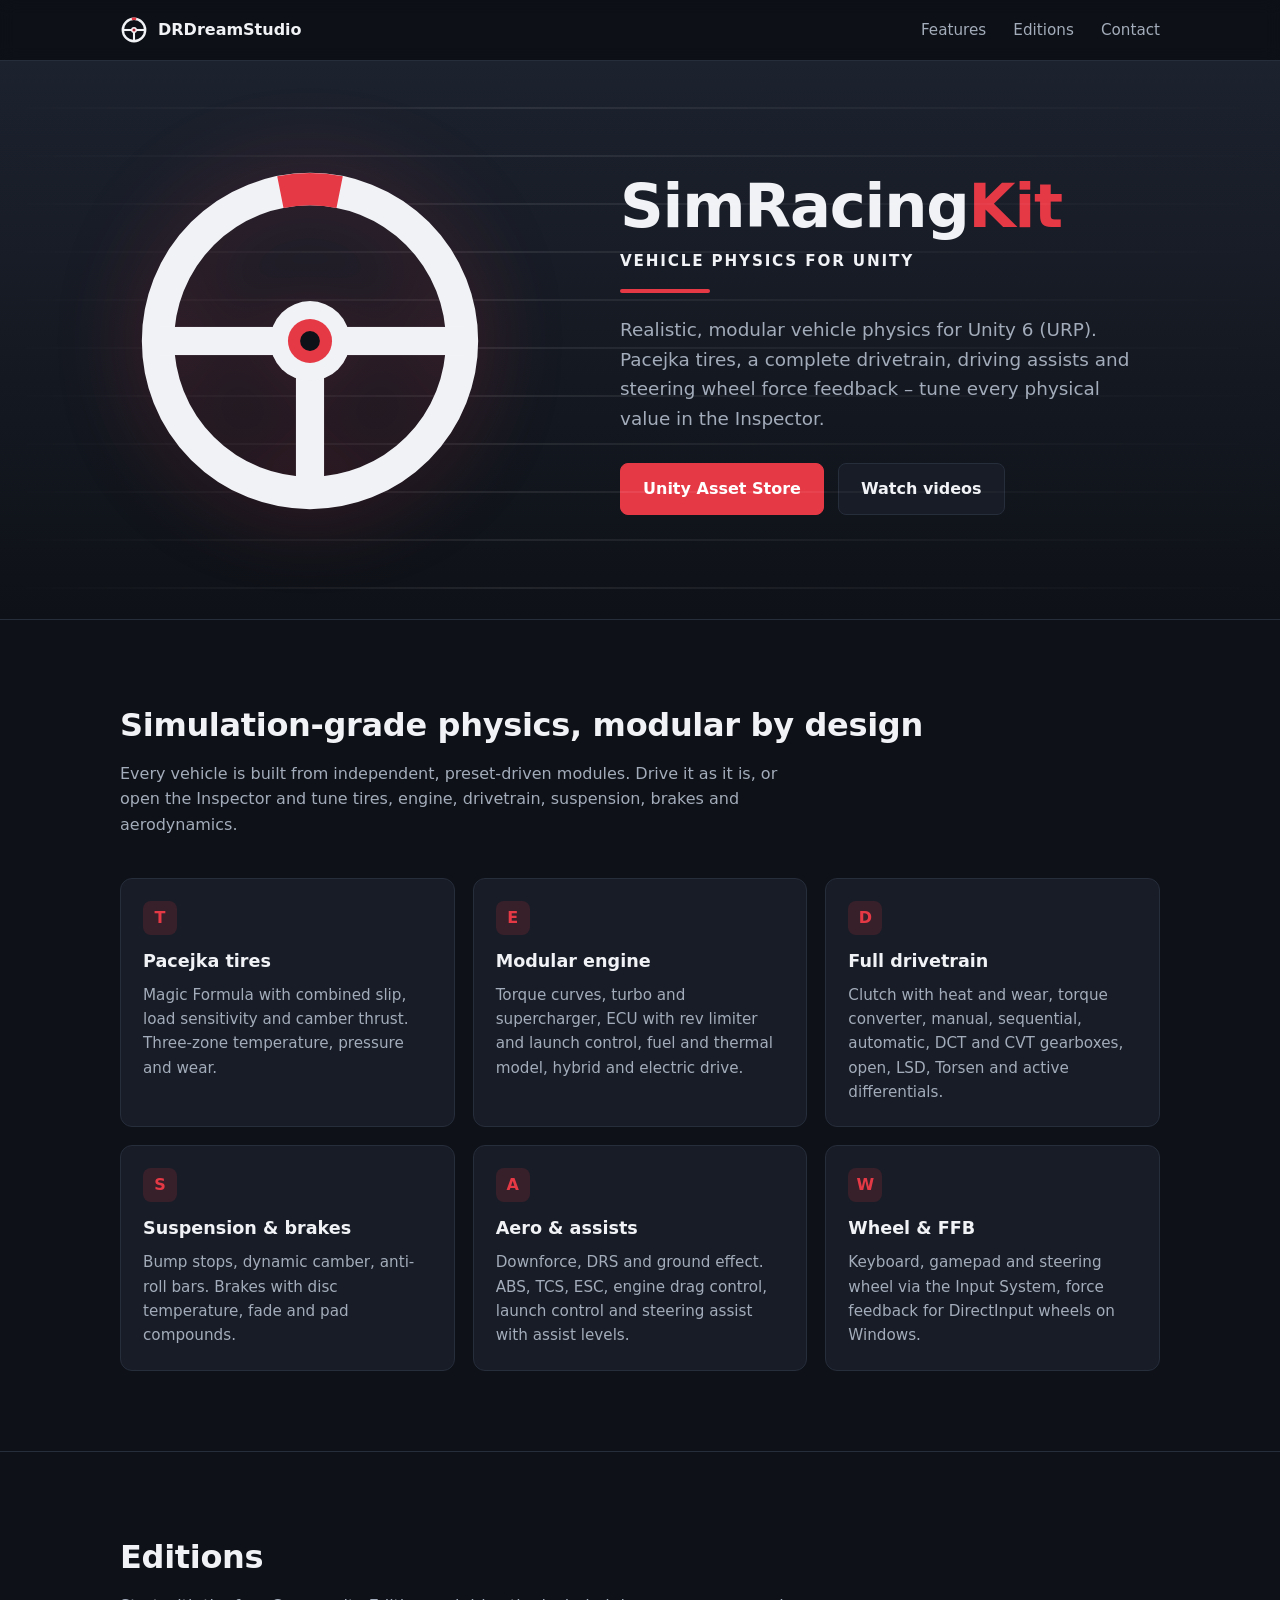
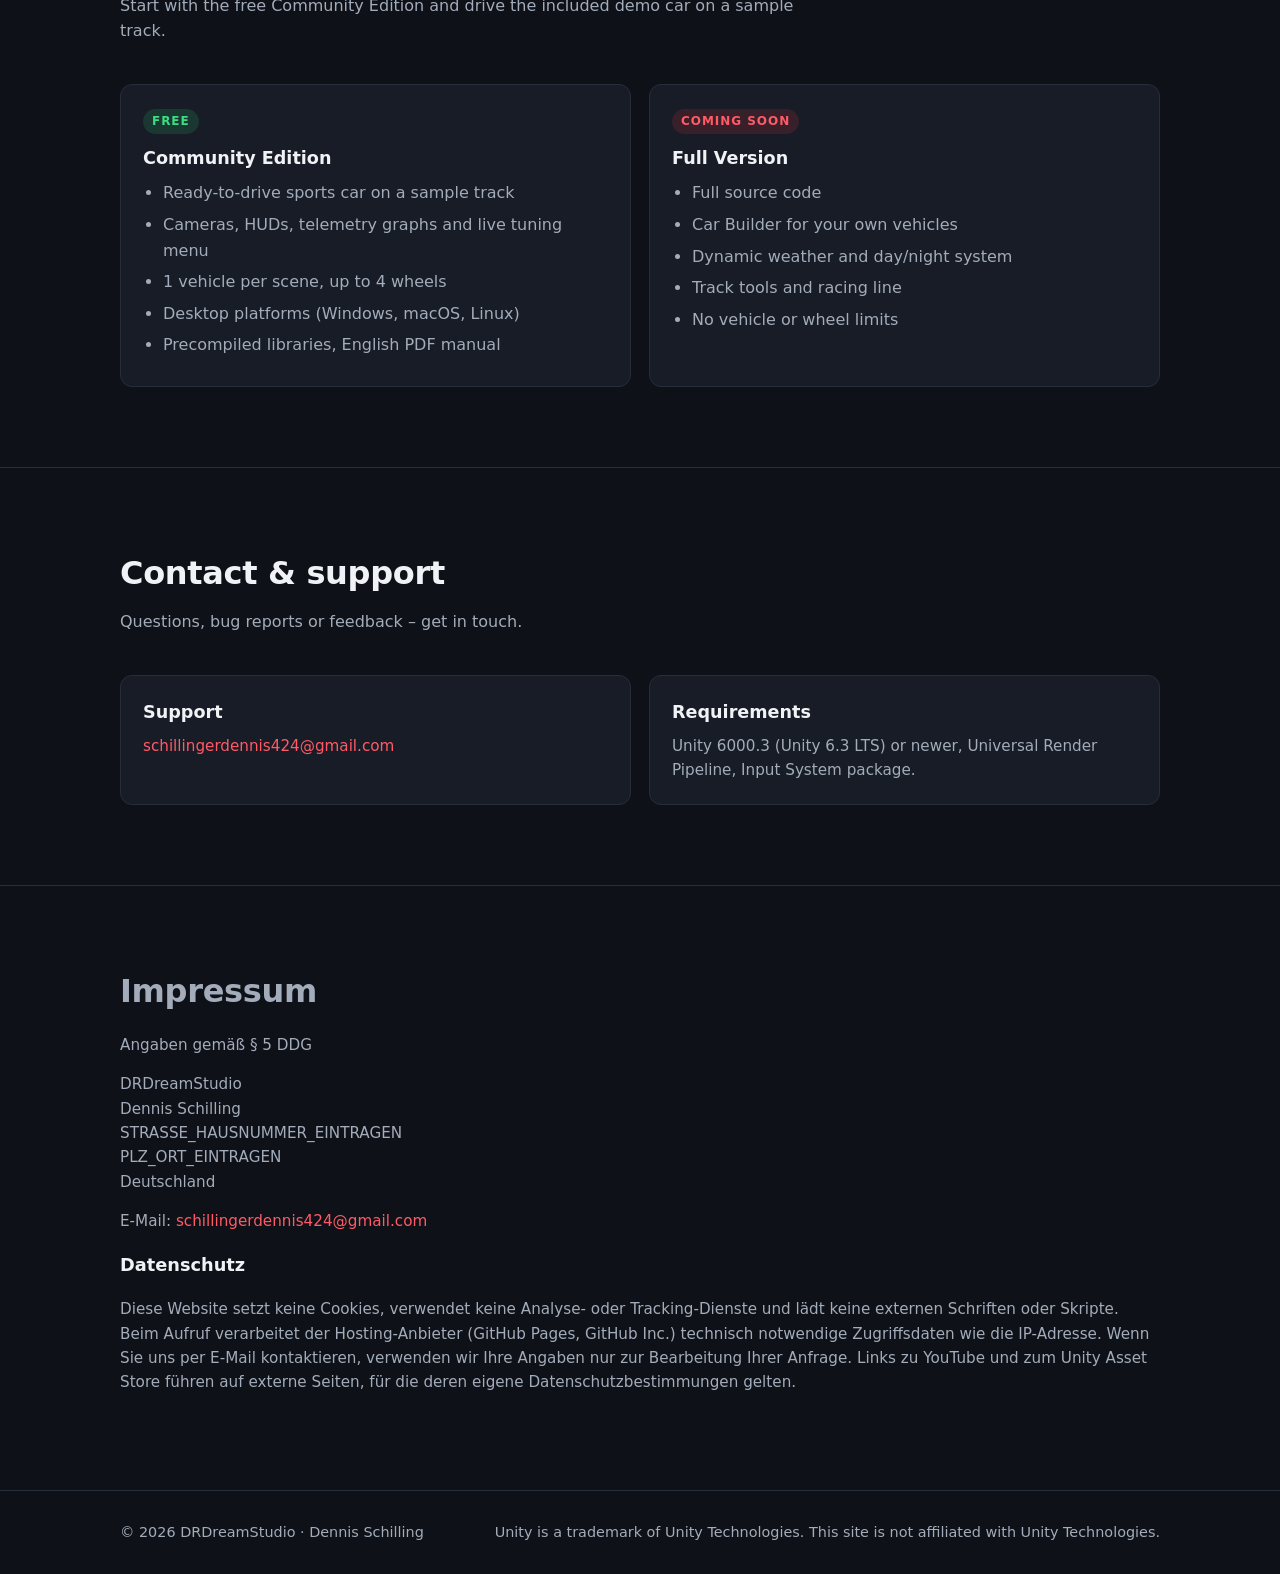
==== index.html @ 6cf840dd "Add files via upload" ====
<!doctype html>
<html lang="en">
<head>
<meta charset="utf-8">
<meta name="viewport" content="width=device-width, initial-scale=1">
<title>SimRacingKit – Vehicle Physics for Unity | DRDreamStudio</title>
<meta name="description" content="SimRacingKit by DRDreamStudio: realistic, modular vehicle physics for Unity 6 (URP) – Pacejka tires, full drivetrain, driving assists and steering wheel force feedback.">
<link rel="icon" href="data:image/svg+xml,%3Csvg xmlns='http://www.w3.org/2000/svg' viewBox='0 0 100 100'%3E%3Ccircle cx='50' cy='50' r='38' fill='none' stroke='%23f0f2f5' stroke-width='9'/%3E%3Cpath d='M44 12.5 A38 38 0 0 1 56 12.5' stroke='%23e63946' stroke-width='9' fill='none'/%3E%3Ccircle cx='50' cy='50' r='10' fill='%23e63946'/%3E%3C/svg%3E">
<style>
  :root{
    --bg:#0e1117; --bg2:#1c222e; --card:#171c26; --line:#262d3b;
    --text:#f0f2f5; --muted:#a3acba; --red:#e63946; --red2:#ff5a66;
  }
  *{box-sizing:border-box}
  html{scroll-behavior:smooth}
  body{margin:0;background:var(--bg);color:var(--text);
       font-family:system-ui,-apple-system,"Segoe UI",Roboto,Helvetica,Arial,sans-serif;line-height:1.6}
  a{color:var(--red2);text-decoration:none} a:hover{text-decoration:underline}
  .wrap{max-width:1080px;margin:0 auto;padding:0 20px}
  header.top{position:sticky;top:0;z-index:10;background:rgba(14,17,23,.85);backdrop-filter:blur(8px);border-bottom:1px solid var(--line)}
  header.top .wrap{display:flex;align-items:center;justify-content:space-between;height:60px}
  .brand{display:flex;align-items:center;gap:10px;font-weight:700;color:var(--text)}
  .brand svg{width:28px;height:28px}
  nav a{color:var(--muted);margin-left:22px;font-size:.95rem} nav a:hover{color:var(--text);text-decoration:none}

  .hero{background:linear-gradient(180deg,var(--bg2),var(--bg));padding:90px 0 80px;overflow:hidden;position:relative}
  .hero .wrap{display:grid;grid-template-columns:1fr 1.2fr;gap:50px;align-items:center}
  .hero .emblem svg{width:100%;max-width:380px;filter:drop-shadow(0 0 40px rgba(230,57,70,.25))}
  h1{font-size:clamp(2.4rem,5vw,3.8rem);line-height:1.05;margin:0 0 10px;letter-spacing:-.02em}
  h1 .kit{color:var(--red)}
  .edition{font-weight:600;letter-spacing:.12em;font-size:.95rem;color:var(--text)}
  .bar{width:90px;height:4px;background:var(--red);margin:16px 0 22px;border-radius:2px}
  .lead{color:var(--muted);font-size:1.15rem;max-width:520px;margin:0 0 30px}
  .btns{display:flex;gap:14px;flex-wrap:wrap}
  .btn{display:inline-block;padding:12px 22px;border-radius:8px;font-weight:600;border:1px solid var(--line);color:var(--text);background:var(--card)}
  .btn.primary{background:var(--red);border-color:var(--red);color:#fff}
  .btn:hover{text-decoration:none;filter:brightness(1.1)}
  .speed{position:absolute;inset:0;pointer-events:none;opacity:.08;
         background:repeating-linear-gradient(180deg,transparent 0 46px,#fff 46px 48px);mask-image:linear-gradient(90deg,transparent,#000 40%,transparent)}

  section{padding:80px 0;border-top:1px solid var(--line)}
  h2{font-size:2rem;margin:0 0 10px;letter-spacing:-.01em}
  .sub{color:var(--muted);margin:0 0 40px;max-width:680px}
  .grid{display:grid;grid-template-columns:repeat(3,1fr);gap:18px}
  .card{background:var(--card);border:1px solid var(--line);border-radius:12px;padding:22px}
  .card h3{margin:0 0 8px;font-size:1.1rem}
  .card p{margin:0;color:var(--muted);font-size:.95rem}
  .card .ico{width:34px;height:34px;border-radius:8px;background:rgba(230,57,70,.15);color:var(--red);display:grid;place-items:center;font-weight:700;margin-bottom:12px}

  .compare{display:grid;grid-template-columns:1fr 1fr;gap:18px}
  .compare ul{margin:0;padding-left:20px;color:var(--muted)} .compare li{margin:6px 0}
  .tag{display:inline-block;font-size:.75rem;font-weight:700;letter-spacing:.08em;padding:3px 9px;border-radius:20px;margin-bottom:10px}
  .tag.free{background:rgba(46,204,113,.15);color:#3ddc84} .tag.soon{background:rgba(230,57,70,.15);color:var(--red2)}

  .contact{display:grid;grid-template-columns:1fr 1fr;gap:18px}
  footer{border-top:1px solid var(--line);padding:30px 0;color:var(--muted);font-size:.9rem}
  footer .wrap{display:flex;justify-content:space-between;flex-wrap:wrap;gap:10px}
  .legal{font-size:.95rem;color:var(--muted)} .legal h3{color:var(--text)}

  @media (max-width:820px){
    .hero .wrap,.compare,.contact{grid-template-columns:1fr}
    .grid{grid-template-columns:1fr 1fr}
    .hero .emblem{text-align:center} .hero .emblem svg{max-width:220px}
    nav a{margin-left:14px}
  }
  @media (max-width:520px){ .grid{grid-template-columns:1fr} nav{display:none} }
</style>
</head>
<body>

<svg width="0" height="0" style="position:absolute">
  <defs>
    <symbol id="wheel" viewBox="0 0 100 100">
      <circle cx="50" cy="50" r="40" fill="none" stroke="#f0f2f5" stroke-width="8.5"/>
      <path d="M42.2 10.8 A40 40 0 0 1 57.8 10.8" fill="none" stroke="#e63946" stroke-width="8.5"/>
      <rect x="10" y="46.3" width="80" height="7.4" fill="#f0f2f5"/>
      <rect x="46.3" y="50" width="7.4" height="40" fill="#f0f2f5"/>
      <circle cx="50" cy="50" r="10.5" fill="#f0f2f5"/>
      <circle cx="50" cy="50" r="5.8" fill="#e63946"/>
      <circle cx="50" cy="50" r="2.6" fill="#0e1117"/>
    </symbol>
  </defs>
</svg>

<header class="top">
  <div class="wrap">
    <a class="brand" href="#"><svg><use href="#wheel"/></svg>DRDreamStudio</a>
    <nav>
      <a href="#features">Features</a>
      <a href="#editions">Editions</a>
      <a href="#contact">Contact</a>
    </nav>
  </div>
</header>

<div class="hero">
  <div class="speed"></div>
  <div class="wrap">
    <div class="emblem"><svg viewBox="0 0 100 100"><use href="#wheel"/></svg></div>
    <div>
      <h1>SimRacing<span class="kit">Kit</span></h1>
      <div class="edition">VEHICLE PHYSICS FOR UNITY</div>
      <div class="bar"></div>
      <p class="lead">Realistic, modular vehicle physics for Unity 6 (URP). Pacejka tires, a complete drivetrain, driving assists and steering wheel force feedback – tune every physical value in the Inspector.</p>
      <div class="btns">
        <!-- Link eintragen, sobald das Paket im Asset Store live ist -->
        <a class="btn primary" href="https://assetstore.unity.com/publishers/" id="storeLink">Unity Asset Store</a>
        <!-- YouTube-Kanal-URL eintragen -->
        <a class="btn" href="https://www.youtube.com/" id="videoLink">Watch videos</a>
      </div>
    </div>
  </div>
</div>

<section id="features">
  <div class="wrap">
    <h2>Simulation-grade physics, modular by design</h2>
    <p class="sub">Every vehicle is built from independent, preset-driven modules. Drive it as it is, or open the Inspector and tune tires, engine, drivetrain, suspension, brakes and aerodynamics.</p>
    <div class="grid">
      <div class="card"><div class="ico">T</div><h3>Pacejka tires</h3><p>Magic Formula with combined slip, load sensitivity and camber thrust. Three-zone temperature, pressure and wear.</p></div>
      <div class="card"><div class="ico">E</div><h3>Modular engine</h3><p>Torque curves, turbo and supercharger, ECU with rev limiter and launch control, fuel and thermal model, hybrid and electric drive.</p></div>
      <div class="card"><div class="ico">D</div><h3>Full drivetrain</h3><p>Clutch with heat and wear, torque converter, manual, sequential, automatic, DCT and CVT gearboxes, open, LSD, Torsen and active differentials.</p></div>
      <div class="card"><div class="ico">S</div><h3>Suspension &amp; brakes</h3><p>Bump stops, dynamic camber, anti-roll bars. Brakes with disc temperature, fade and pad compounds.</p></div>
      <div class="card"><div class="ico">A</div><h3>Aero &amp; assists</h3><p>Downforce, DRS and ground effect. ABS, TCS, ESC, engine drag control, launch control and steering assist with assist levels.</p></div>
      <div class="card"><div class="ico">W</div><h3>Wheel &amp; FFB</h3><p>Keyboard, gamepad and steering wheel via the Input System, force feedback for DirectInput wheels on Windows.</p></div>
    </div>
  </div>
</section>

<section id="editions">
  <div class="wrap">
    <h2>Editions</h2>
    <p class="sub">Start with the free Community Edition and drive the included demo car on a sample track.</p>
    <div class="compare">
      <div class="card">
        <span class="tag free">FREE</span>
        <h3>Community Edition</h3>
        <ul>
          <li>Ready-to-drive sports car on a sample track</li>
          <li>Cameras, HUDs, telemetry graphs and live tuning menu</li>
          <li>1 vehicle per scene, up to 4 wheels</li>
          <li>Desktop platforms (Windows, macOS, Linux)</li>
          <li>Precompiled libraries, English PDF manual</li>
        </ul>
      </div>
      <div class="card">
        <span class="tag soon">COMING SOON</span>
        <h3>Full Version</h3>
        <ul>
          <li>Full source code</li>
          <li>Car Builder for your own vehicles</li>
          <li>Dynamic weather and day/night system</li>
          <li>Track tools and racing line</li>
          <li>No vehicle or wheel limits</li>
        </ul>
      </div>
    </div>
  </div>
</section>

<section id="contact">
  <div class="wrap">
    <h2>Contact &amp; support</h2>
    <p class="sub">Questions, bug reports or feedback – get in touch.</p>
    <div class="contact">
      <div class="card">
        <h3>Support</h3>
        <p><a href="mailto:schillingerdennis424@gmail.com">schillingerdennis424@gmail.com</a></p>
      </div>
      <div class="card">
        <h3>Requirements</h3>
        <p>Unity 6000.3 (Unity 6.3 LTS) or newer, Universal Render Pipeline, Input System package.</p>
      </div>
    </div>
  </div>
</section>

<section id="impressum" class="legal">
  <div class="wrap">
    <h2>Impressum</h2>
    <p>Angaben gemäß § 5 DDG</p>
    <p>
      DRDreamStudio<br>
      Dennis Schilling<br>
      STRASSE_HAUSNUMMER_EINTRAGEN<br>
      PLZ_ORT_EINTRAGEN<br>
      Deutschland
    </p>
    <p>E-Mail: <a href="mailto:schillingerdennis424@gmail.com">schillingerdennis424@gmail.com</a></p>

    <h3>Datenschutz</h3>
    <p>Diese Website setzt keine Cookies, verwendet keine Analyse- oder Tracking-Dienste und lädt keine externen Schriften oder Skripte. Beim Aufruf verarbeitet der Hosting-Anbieter (GitHub Pages, GitHub Inc.) technisch notwendige Zugriffsdaten wie die IP-Adresse. Wenn Sie uns per E-Mail kontaktieren, verwenden wir Ihre Angaben nur zur Bearbeitung Ihrer Anfrage. Links zu YouTube und zum Unity Asset Store führen auf externe Seiten, für die deren eigene Datenschutzbestimmungen gelten.</p>
  </div>
</section>

<footer>
  <div class="wrap">
    <span>© 2026 DRDreamStudio · Dennis Schilling</span>
    <span>Unity is a trademark of Unity Technologies. This site is not affiliated with Unity Technologies.</span>
  </div>
</footer>

</body>
</html>
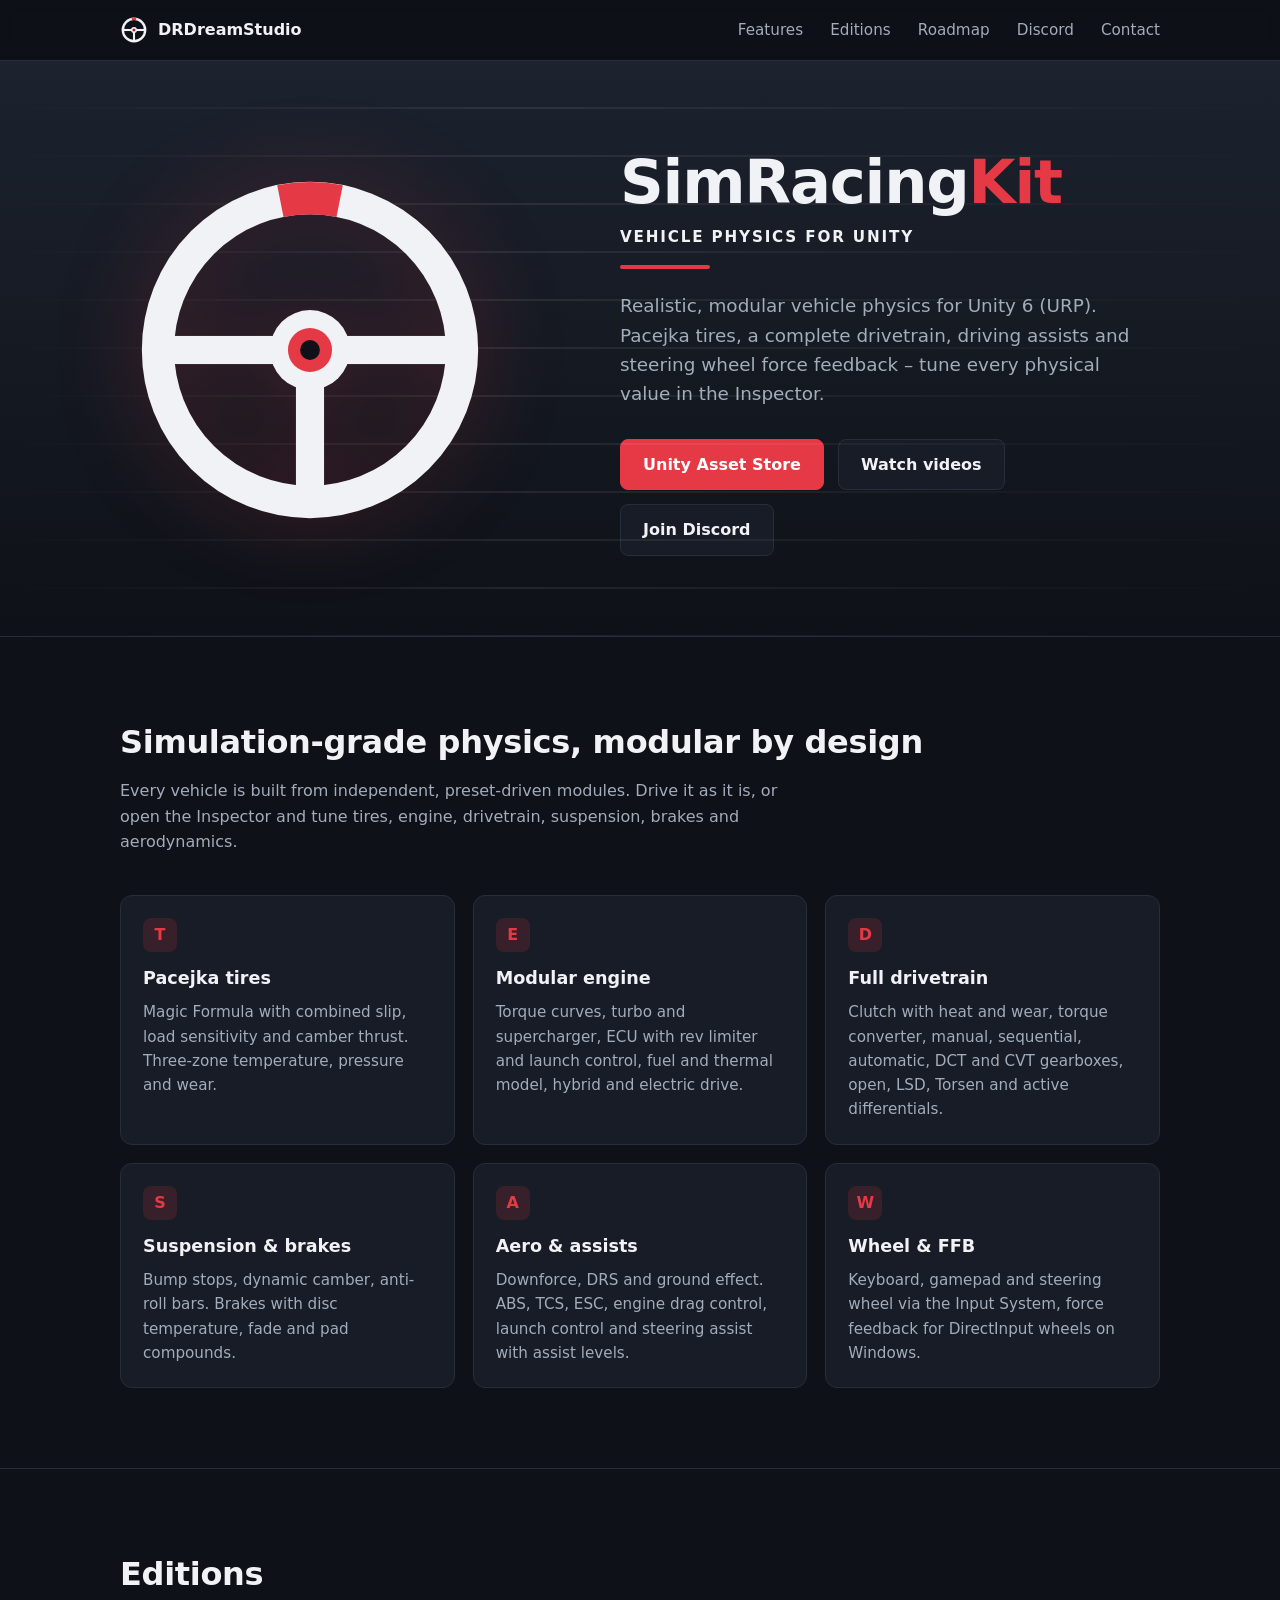
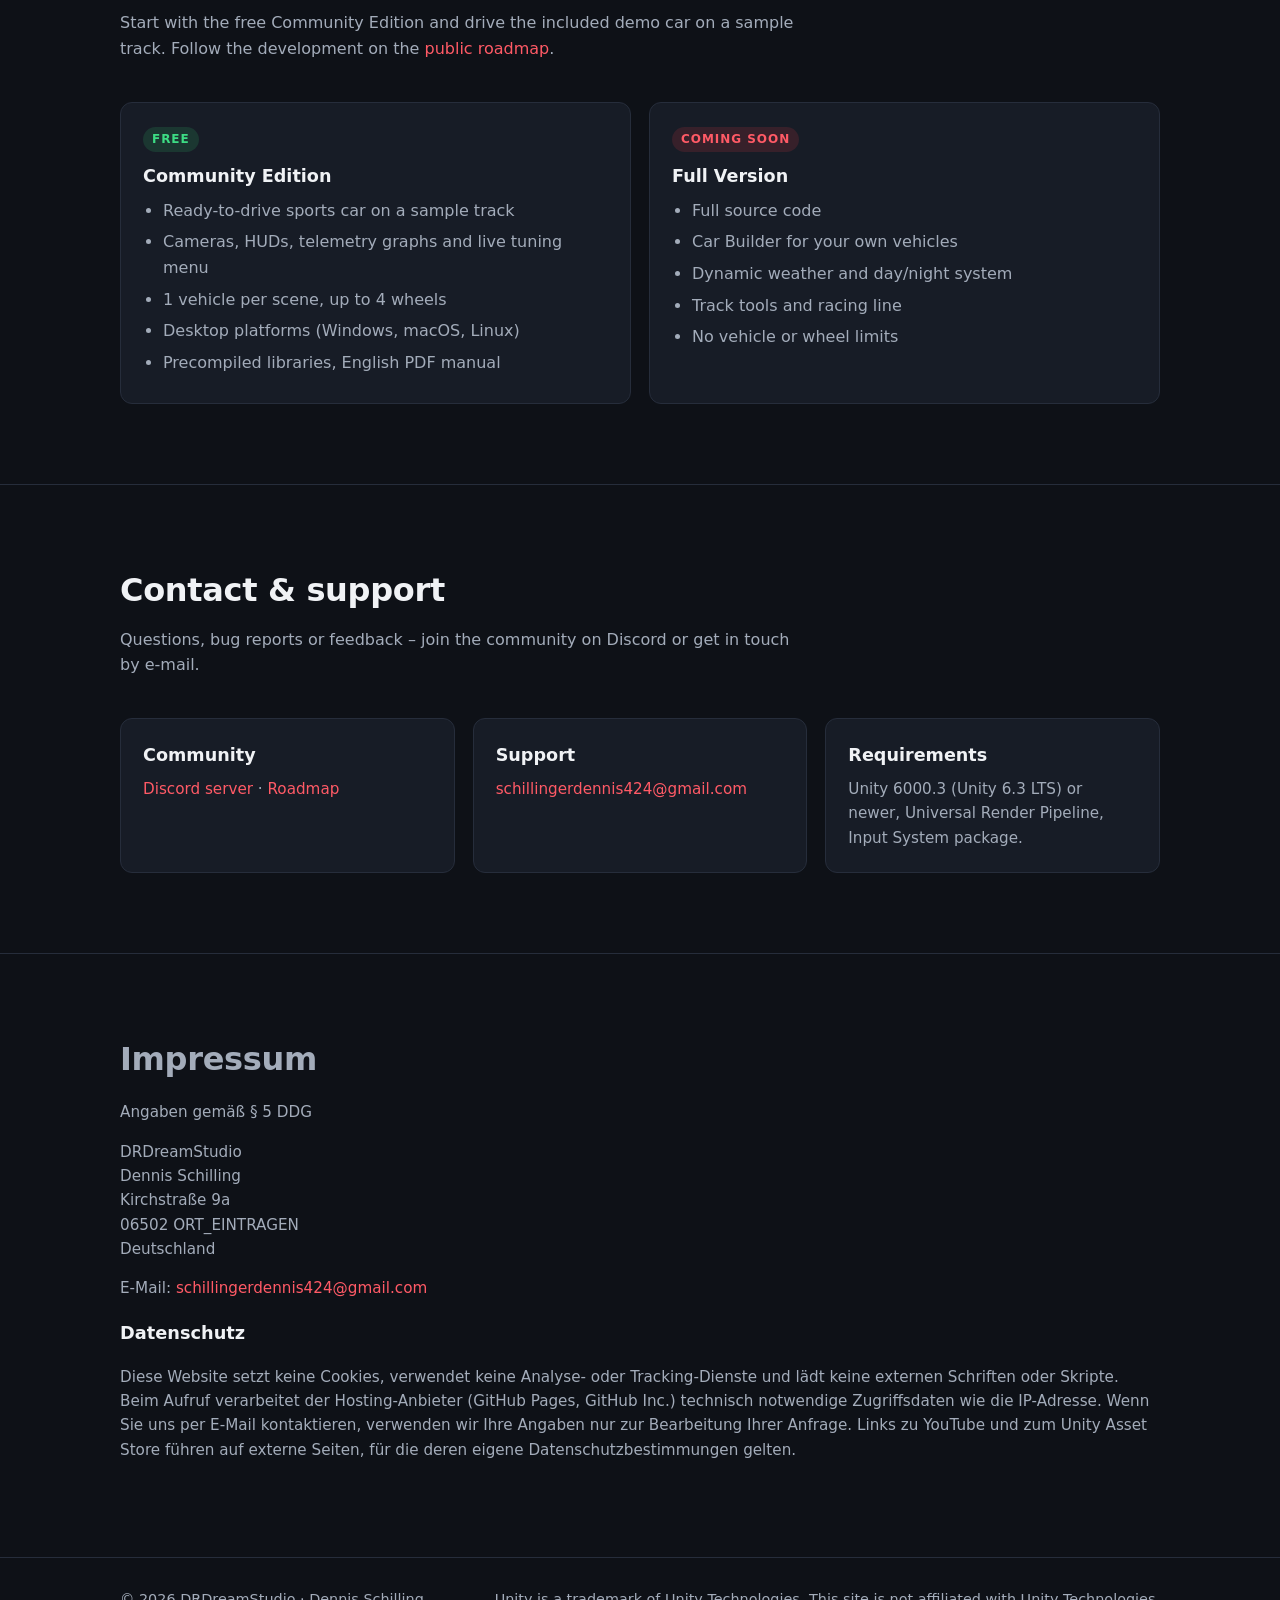
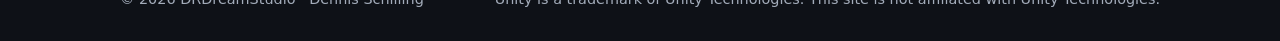
==== commit d9ac37c3: "Add files via upload" ====
--- a/index.html
+++ b/index.html
@@ -52,7 +52,7 @@
   .tag{display:inline-block;font-size:.75rem;font-weight:700;letter-spacing:.08em;padding:3px 9px;border-radius:20px;margin-bottom:10px}
   .tag.free{background:rgba(46,204,113,.15);color:#3ddc84} .tag.soon{background:rgba(230,57,70,.15);color:var(--red2)}
 
-  .contact{display:grid;grid-template-columns:1fr 1fr;gap:18px}
+  .contact{display:grid;grid-template-columns:repeat(3,1fr);gap:18px}
   footer{border-top:1px solid var(--line);padding:30px 0;color:var(--muted);font-size:.9rem}
   footer .wrap{display:flex;justify-content:space-between;flex-wrap:wrap;gap:10px}
   .legal{font-size:.95rem;color:var(--muted)} .legal h3{color:var(--text)}
@@ -88,6 +88,8 @@
     <nav>
       <a href="#features">Features</a>
       <a href="#editions">Editions</a>
+      <a href="https://trello.com/b/XNqcwENH/simracingkit-roadmap">Roadmap</a>
+      <a href="https://discord.gg/vEwYQTxve">Discord</a>
       <a href="#contact">Contact</a>
     </nav>
   </div>
@@ -107,6 +109,7 @@
         <a class="btn primary" href="https://assetstore.unity.com/publishers/" id="storeLink">Unity Asset Store</a>
         <!-- YouTube-Kanal-URL eintragen -->
         <a class="btn" href="https://www.youtube.com/" id="videoLink">Watch videos</a>
+        <a class="btn" href="https://discord.gg/vEwYQTxve">Join Discord</a>
       </div>
     </div>
   </div>
@@ -130,7 +133,7 @@
 <section id="editions">
   <div class="wrap">
     <h2>Editions</h2>
-    <p class="sub">Start with the free Community Edition and drive the included demo car on a sample track.</p>
+    <p class="sub">Start with the free Community Edition and drive the included demo car on a sample track. Follow the development on the <a href="https://trello.com/b/XNqcwENH/simracingkit-roadmap">public roadmap</a>.</p>
     <div class="compare">
       <div class="card">
         <span class="tag free">FREE</span>
@@ -161,8 +164,12 @@
 <section id="contact">
   <div class="wrap">
     <h2>Contact &amp; support</h2>
-    <p class="sub">Questions, bug reports or feedback – get in touch.</p>
+    <p class="sub">Questions, bug reports or feedback – join the community on Discord or get in touch by e-mail.</p>
     <div class="contact">
+      <div class="card">
+        <h3>Community</h3>
+        <p><a href="https://discord.gg/vEwYQTxve">Discord server</a> · <a href="https://trello.com/b/XNqcwENH/simracingkit-roadmap">Roadmap</a></p>
+      </div>
       <div class="card">
         <h3>Support</h3>
         <p><a href="mailto:schillingerdennis424@gmail.com">schillingerdennis424@gmail.com</a></p>
@@ -182,8 +189,8 @@
     <p>
       DRDreamStudio<br>
       Dennis Schilling<br>
-      STRASSE_HAUSNUMMER_EINTRAGEN<br>
-      PLZ_ORT_EINTRAGEN<br>
+      Kirchstraße 9a<br>
+      06502 ORT_EINTRAGEN<br>
       Deutschland
     </p>
     <p>E-Mail: <a href="mailto:schillingerdennis424@gmail.com">schillingerdennis424@gmail.com</a></p>
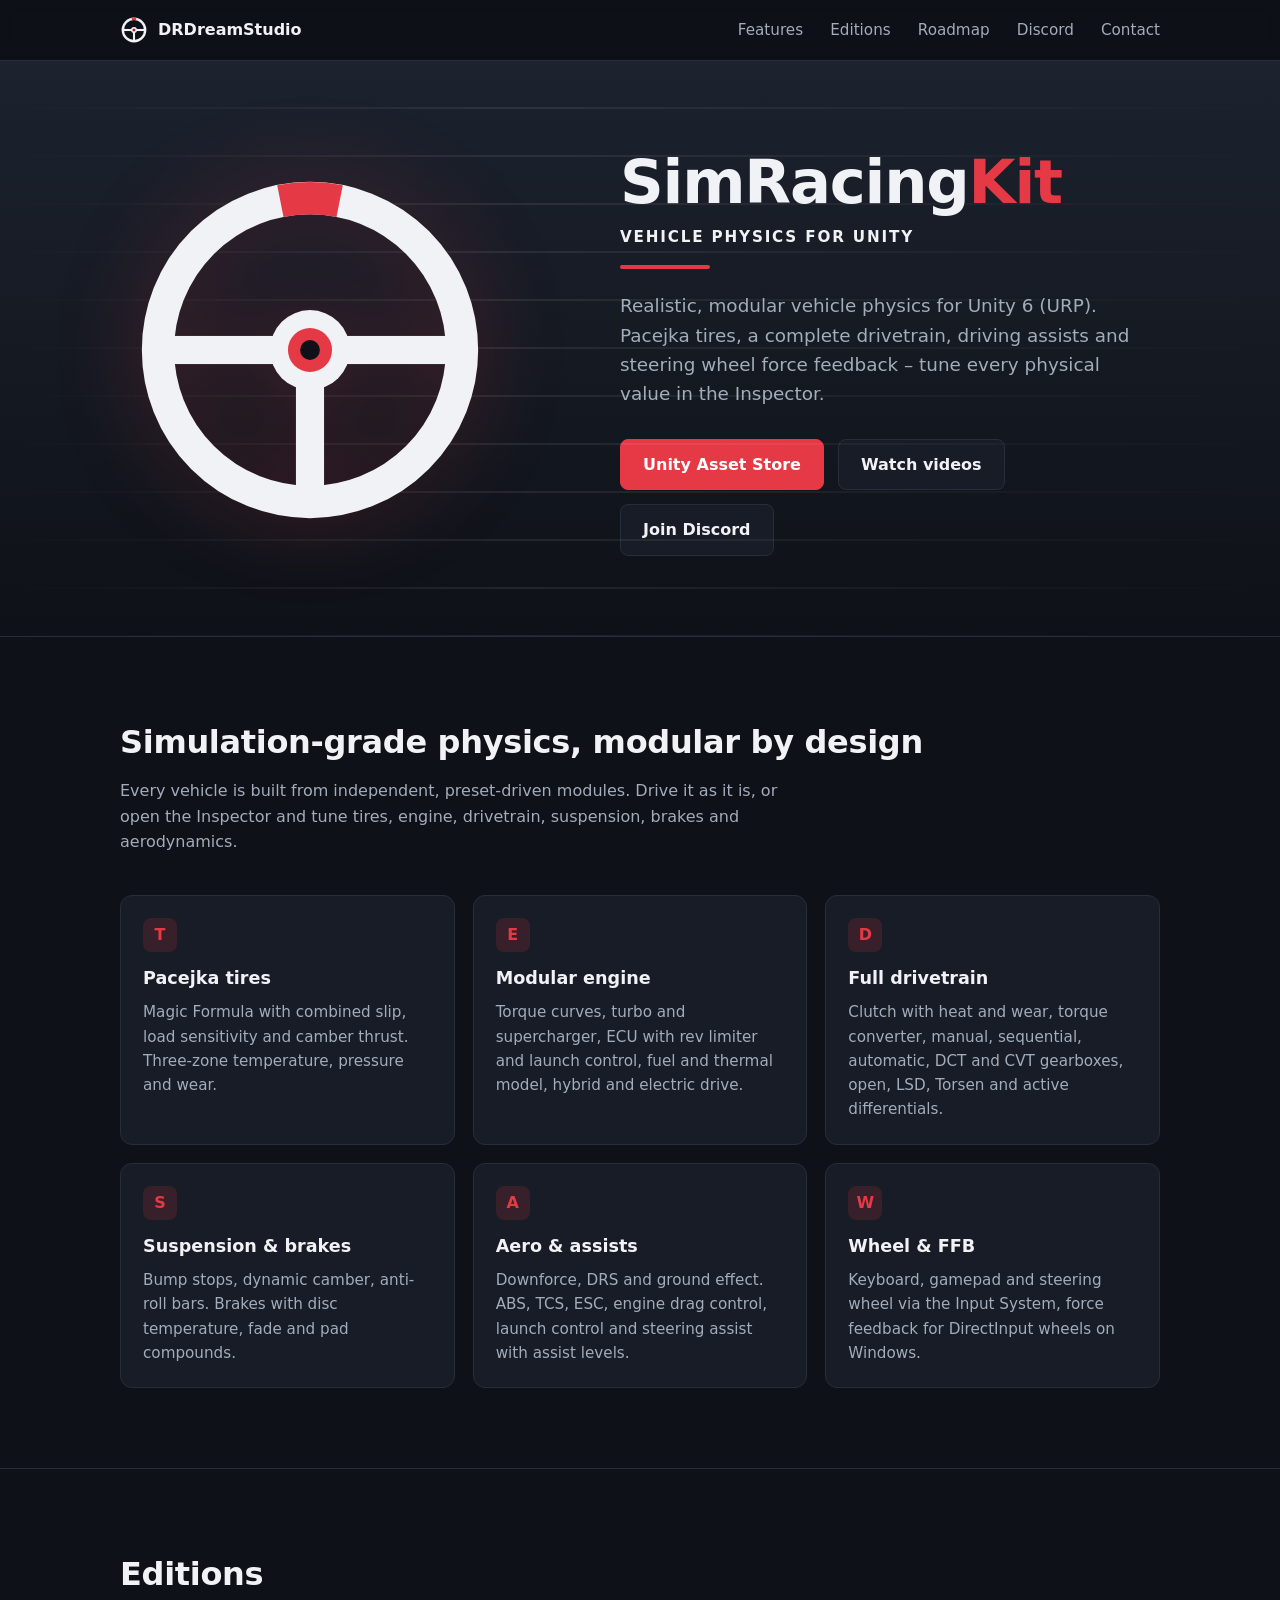
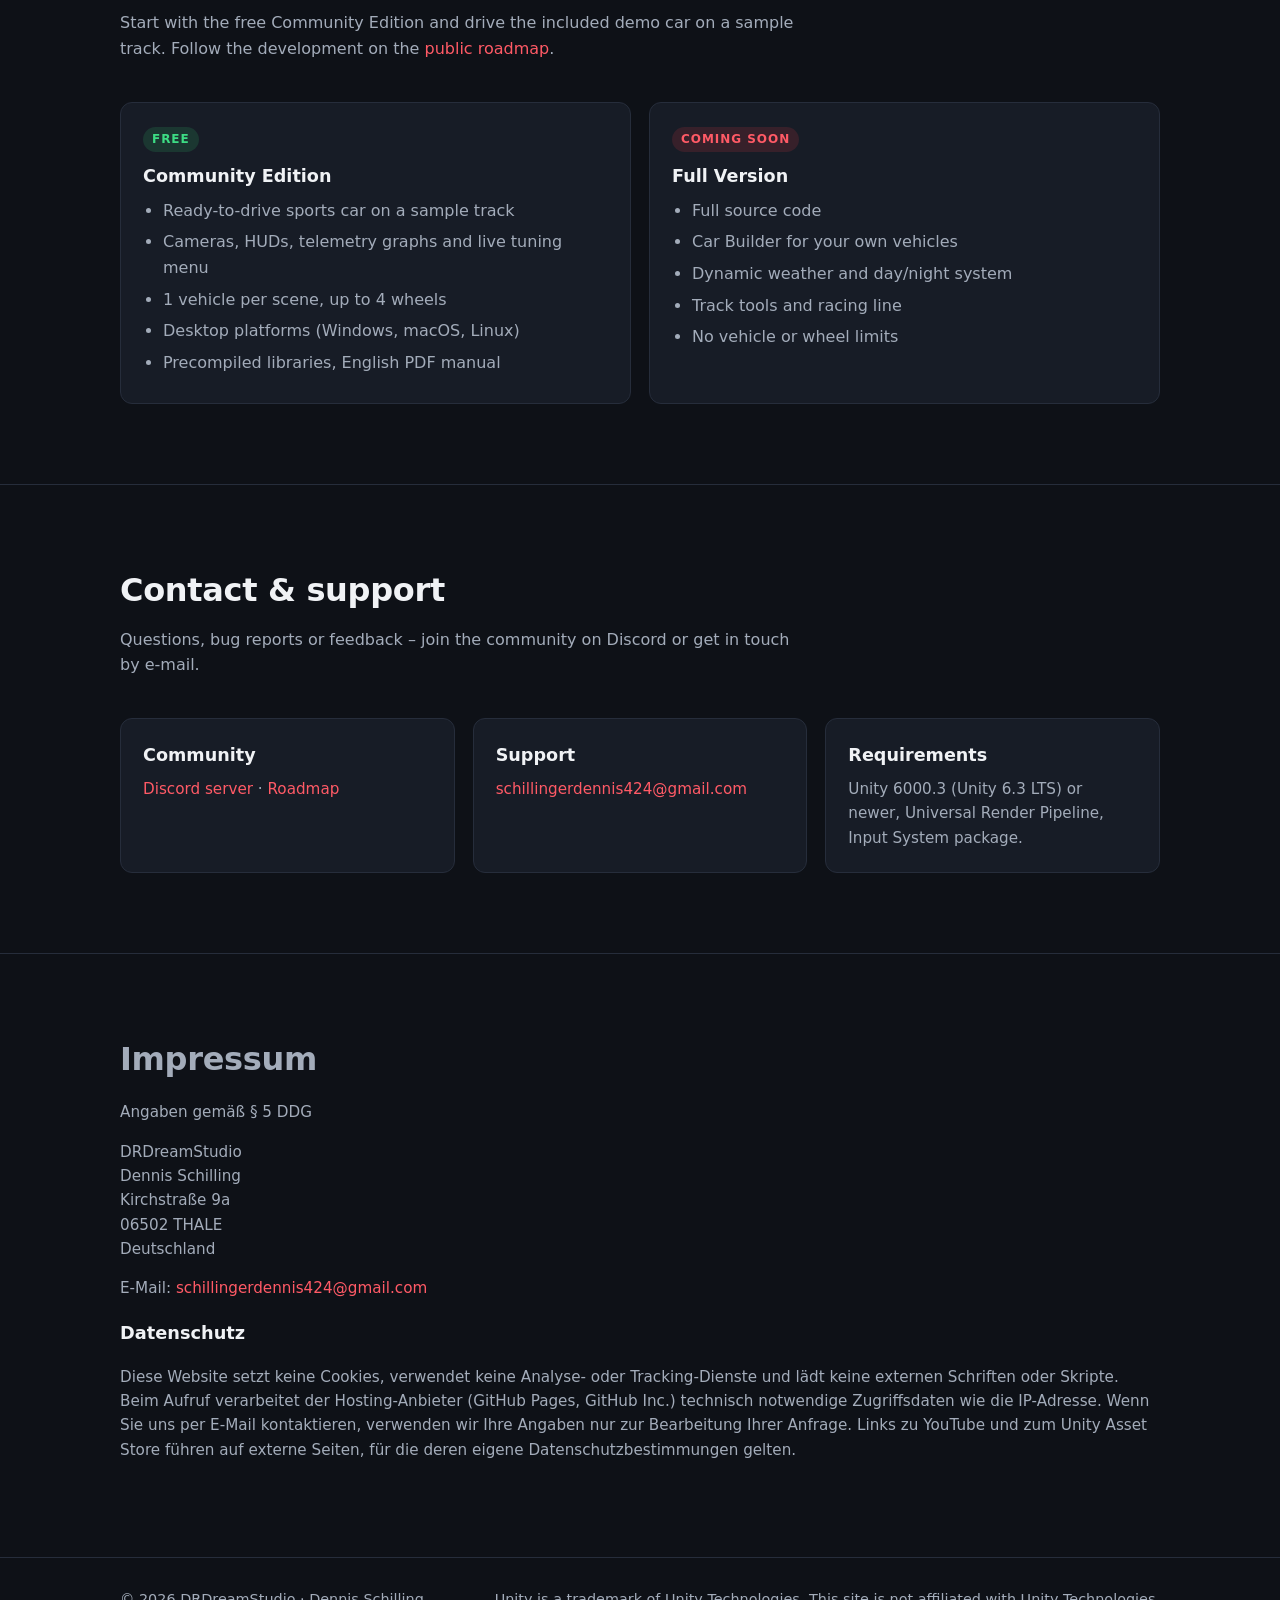
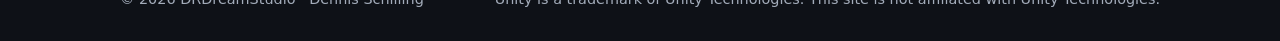
==== commit 0e8895a5: "Update address in index.html" ====
--- a/index.html
+++ b/index.html
@@ -89,7 +89,7 @@
       <a href="#features">Features</a>
       <a href="#editions">Editions</a>
       <a href="https://trello.com/b/XNqcwENH/simracingkit-roadmap">Roadmap</a>
-      <a href="https://discord.gg/vEwYQTxve">Discord</a>
+      <a href="https://discord.gg/hZpCrPHmDp">Discord</a>
       <a href="#contact">Contact</a>
     </nav>
   </div>
@@ -109,7 +109,7 @@
         <a class="btn primary" href="https://assetstore.unity.com/publishers/" id="storeLink">Unity Asset Store</a>
         <!-- YouTube-Kanal-URL eintragen -->
         <a class="btn" href="https://www.youtube.com/" id="videoLink">Watch videos</a>
-        <a class="btn" href="https://discord.gg/vEwYQTxve">Join Discord</a>
+        <a class="btn" href="https://discord.gg/hZpCrPHmDp">Join Discord</a>
       </div>
     </div>
   </div>
@@ -168,7 +168,7 @@
     <div class="contact">
       <div class="card">
         <h3>Community</h3>
-        <p><a href="https://discord.gg/vEwYQTxve">Discord server</a> · <a href="https://trello.com/b/XNqcwENH/simracingkit-roadmap">Roadmap</a></p>
+        <p><a href="https://discord.gg/hZpCrPHmDp">Discord server</a> · <a href="https://trello.com/b/XNqcwENH/simracingkit-roadmap">Roadmap</a></p>
       </div>
       <div class="card">
         <h3>Support</h3>
@@ -190,7 +190,7 @@
       DRDreamStudio<br>
       Dennis Schilling<br>
       Kirchstraße 9a<br>
-      06502 ORT_EINTRAGEN<br>
+      06502 THALE<br>
       Deutschland
     </p>
     <p>E-Mail: <a href="mailto:schillingerdennis424@gmail.com">schillingerdennis424@gmail.com</a></p>
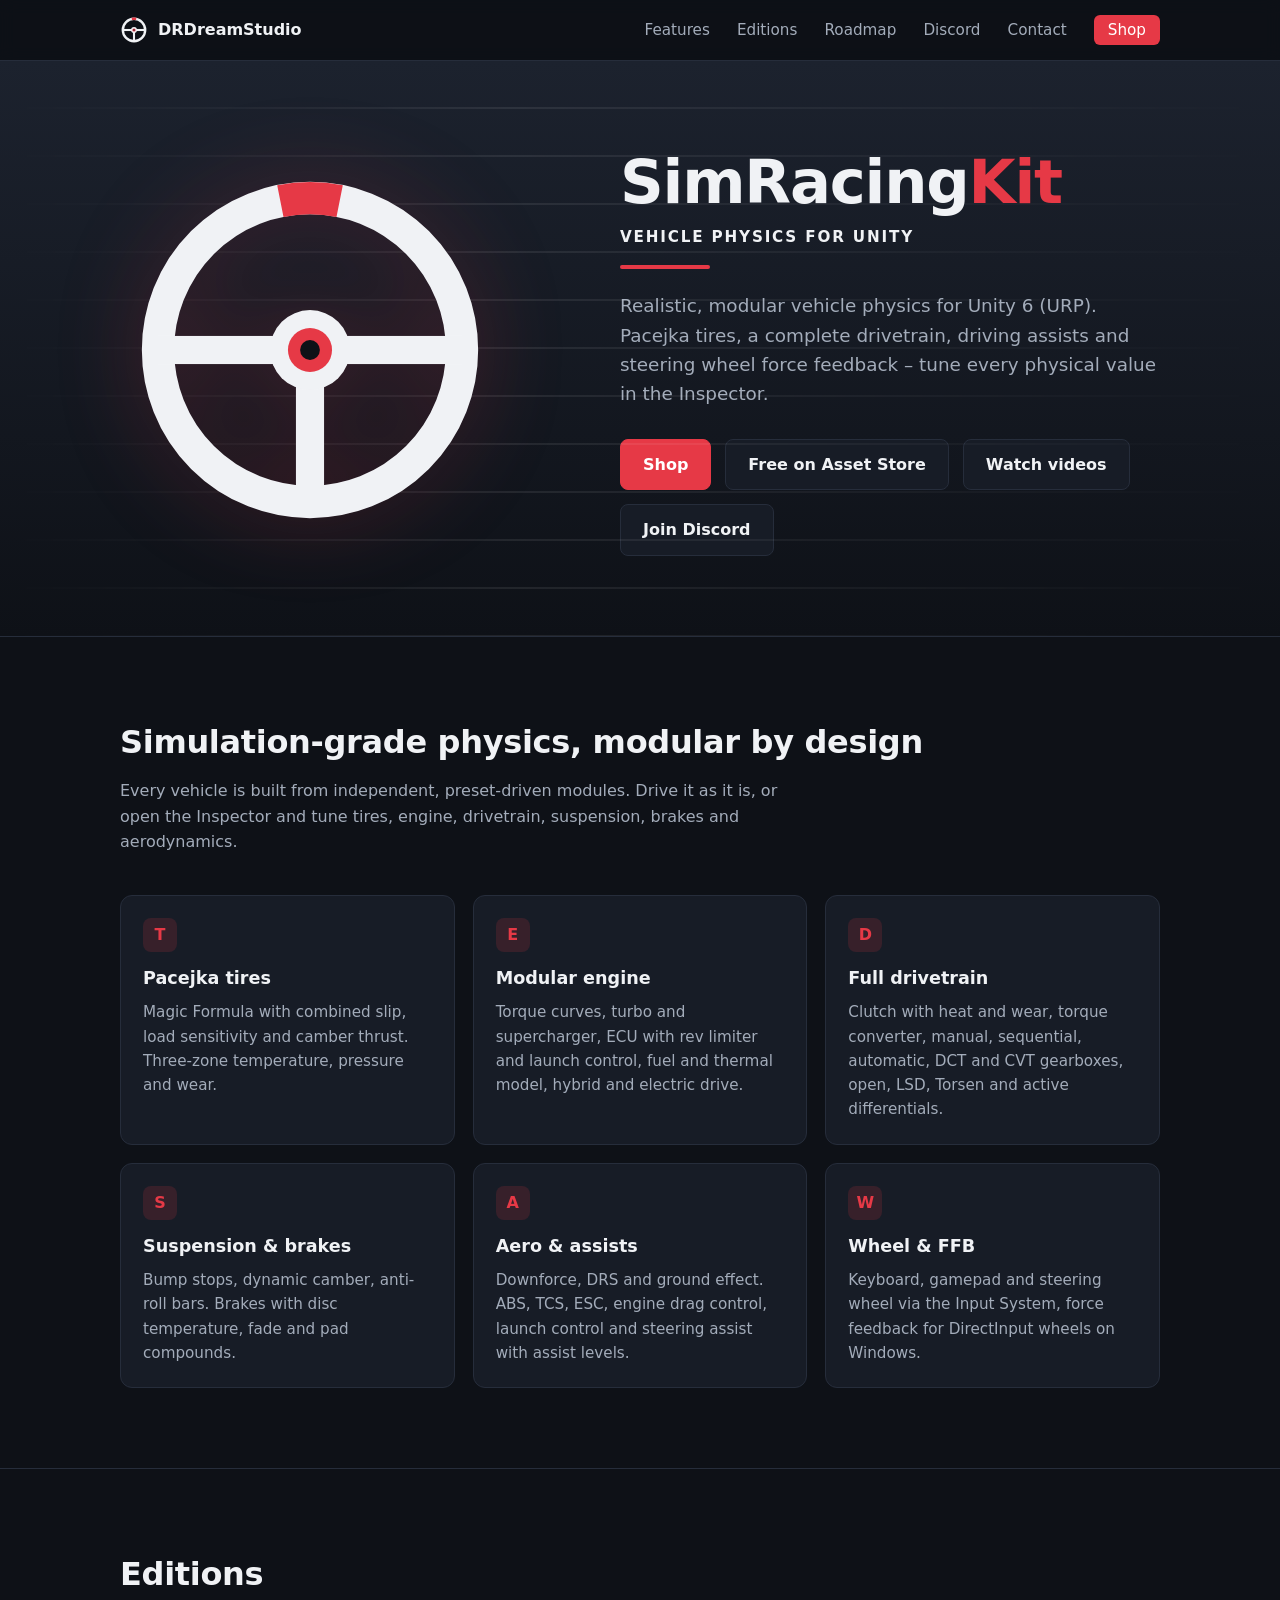
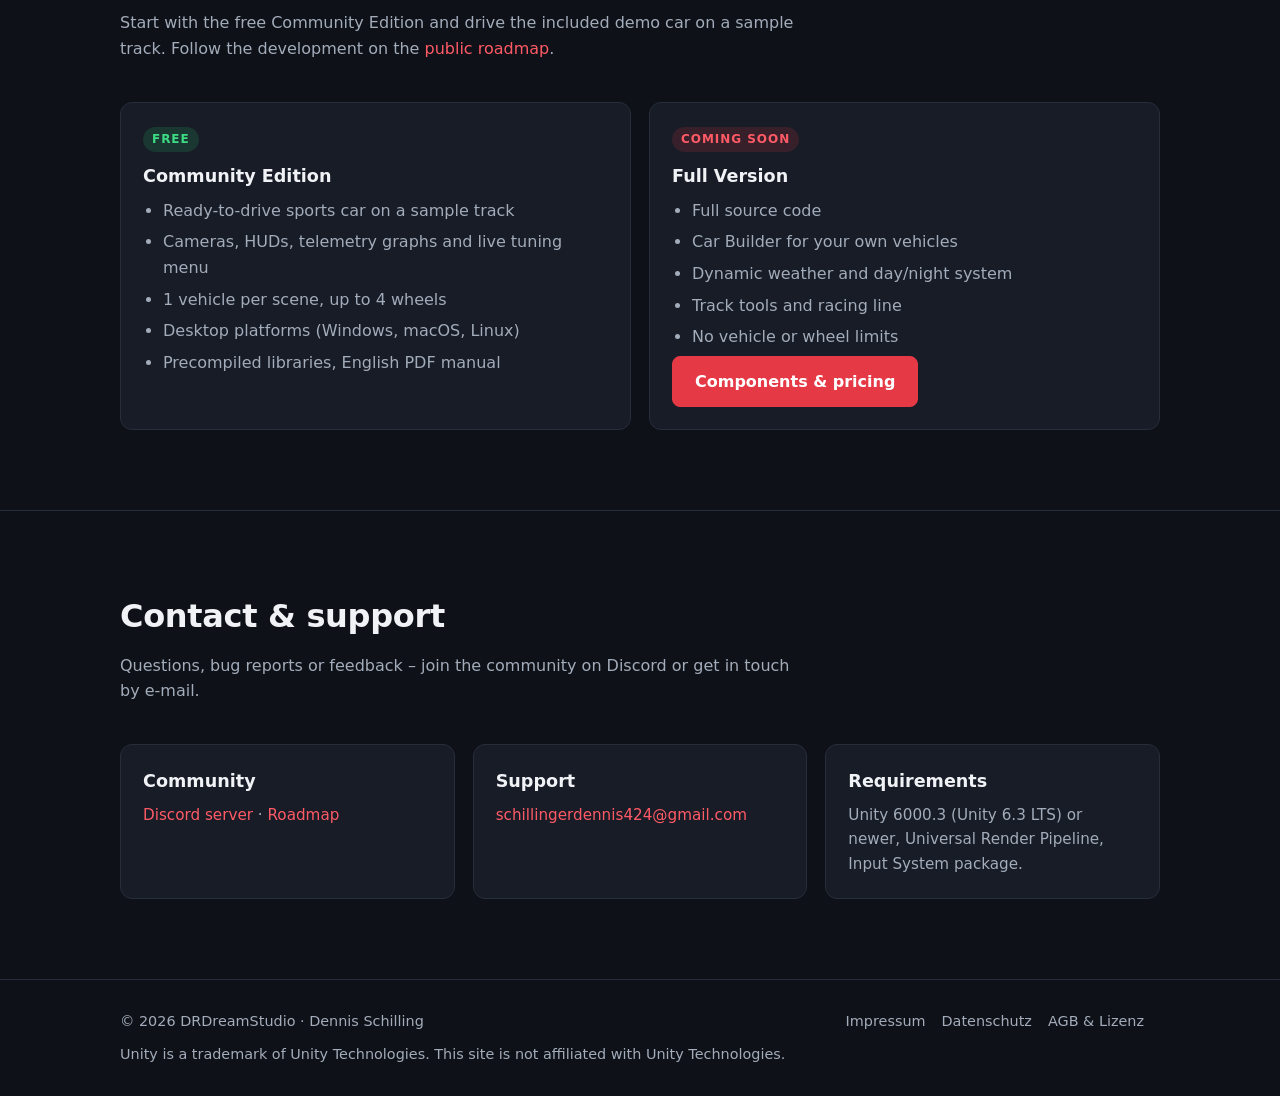
==== commit 638d65d1: "Add files via upload" ====
--- a/index.html
+++ b/index.html
@@ -6,69 +6,13 @@
 <title>SimRacingKit – Vehicle Physics for Unity | DRDreamStudio</title>
 <meta name="description" content="SimRacingKit by DRDreamStudio: realistic, modular vehicle physics for Unity 6 (URP) – Pacejka tires, full drivetrain, driving assists and steering wheel force feedback.">
 <link rel="icon" href="data:image/svg+xml,%3Csvg xmlns='http://www.w3.org/2000/svg' viewBox='0 0 100 100'%3E%3Ccircle cx='50' cy='50' r='38' fill='none' stroke='%23f0f2f5' stroke-width='9'/%3E%3Cpath d='M44 12.5 A38 38 0 0 1 56 12.5' stroke='%23e63946' stroke-width='9' fill='none'/%3E%3Ccircle cx='50' cy='50' r='10' fill='%23e63946'/%3E%3C/svg%3E">
-<style>
-  :root{
-    --bg:#0e1117; --bg2:#1c222e; --card:#171c26; --line:#262d3b;
-    --text:#f0f2f5; --muted:#a3acba; --red:#e63946; --red2:#ff5a66;
-  }
-  *{box-sizing:border-box}
-  html{scroll-behavior:smooth}
-  body{margin:0;background:var(--bg);color:var(--text);
-       font-family:system-ui,-apple-system,"Segoe UI",Roboto,Helvetica,Arial,sans-serif;line-height:1.6}
-  a{color:var(--red2);text-decoration:none} a:hover{text-decoration:underline}
-  .wrap{max-width:1080px;margin:0 auto;padding:0 20px}
-  header.top{position:sticky;top:0;z-index:10;background:rgba(14,17,23,.85);backdrop-filter:blur(8px);border-bottom:1px solid var(--line)}
-  header.top .wrap{display:flex;align-items:center;justify-content:space-between;height:60px}
-  .brand{display:flex;align-items:center;gap:10px;font-weight:700;color:var(--text)}
-  .brand svg{width:28px;height:28px}
-  nav a{color:var(--muted);margin-left:22px;font-size:.95rem} nav a:hover{color:var(--text);text-decoration:none}
-
-  .hero{background:linear-gradient(180deg,var(--bg2),var(--bg));padding:90px 0 80px;overflow:hidden;position:relative}
-  .hero .wrap{display:grid;grid-template-columns:1fr 1.2fr;gap:50px;align-items:center}
-  .hero .emblem svg{width:100%;max-width:380px;filter:drop-shadow(0 0 40px rgba(230,57,70,.25))}
-  h1{font-size:clamp(2.4rem,5vw,3.8rem);line-height:1.05;margin:0 0 10px;letter-spacing:-.02em}
-  h1 .kit{color:var(--red)}
-  .edition{font-weight:600;letter-spacing:.12em;font-size:.95rem;color:var(--text)}
-  .bar{width:90px;height:4px;background:var(--red);margin:16px 0 22px;border-radius:2px}
-  .lead{color:var(--muted);font-size:1.15rem;max-width:520px;margin:0 0 30px}
-  .btns{display:flex;gap:14px;flex-wrap:wrap}
-  .btn{display:inline-block;padding:12px 22px;border-radius:8px;font-weight:600;border:1px solid var(--line);color:var(--text);background:var(--card)}
-  .btn.primary{background:var(--red);border-color:var(--red);color:#fff}
-  .btn:hover{text-decoration:none;filter:brightness(1.1)}
-  .speed{position:absolute;inset:0;pointer-events:none;opacity:.08;
-         background:repeating-linear-gradient(180deg,transparent 0 46px,#fff 46px 48px);mask-image:linear-gradient(90deg,transparent,#000 40%,transparent)}
-
-  section{padding:80px 0;border-top:1px solid var(--line)}
-  h2{font-size:2rem;margin:0 0 10px;letter-spacing:-.01em}
-  .sub{color:var(--muted);margin:0 0 40px;max-width:680px}
-  .grid{display:grid;grid-template-columns:repeat(3,1fr);gap:18px}
-  .card{background:var(--card);border:1px solid var(--line);border-radius:12px;padding:22px}
-  .card h3{margin:0 0 8px;font-size:1.1rem}
-  .card p{margin:0;color:var(--muted);font-size:.95rem}
-  .card .ico{width:34px;height:34px;border-radius:8px;background:rgba(230,57,70,.15);color:var(--red);display:grid;place-items:center;font-weight:700;margin-bottom:12px}
-
-  .compare{display:grid;grid-template-columns:1fr 1fr;gap:18px}
-  .compare ul{margin:0;padding-left:20px;color:var(--muted)} .compare li{margin:6px 0}
-  .tag{display:inline-block;font-size:.75rem;font-weight:700;letter-spacing:.08em;padding:3px 9px;border-radius:20px;margin-bottom:10px}
-  .tag.free{background:rgba(46,204,113,.15);color:#3ddc84} .tag.soon{background:rgba(230,57,70,.15);color:var(--red2)}
-
-  .contact{display:grid;grid-template-columns:repeat(3,1fr);gap:18px}
-  footer{border-top:1px solid var(--line);padding:30px 0;color:var(--muted);font-size:.9rem}
-  footer .wrap{display:flex;justify-content:space-between;flex-wrap:wrap;gap:10px}
-  .legal{font-size:.95rem;color:var(--muted)} .legal h3{color:var(--text)}
-
-  @media (max-width:820px){
-    .hero .wrap,.compare,.contact{grid-template-columns:1fr}
-    .grid{grid-template-columns:1fr 1fr}
-    .hero .emblem{text-align:center} .hero .emblem svg{max-width:220px}
-    nav a{margin-left:14px}
-  }
-  @media (max-width:520px){ .grid{grid-template-columns:1fr} nav{display:none} }
-</style>
+<meta http-equiv="Content-Security-Policy" content="default-src 'self'; script-src 'self'; style-src 'self'; img-src 'self' data:; connect-src 'none'; object-src 'none'; base-uri 'self'; form-action 'none'">
+<meta name="referrer" content="strict-origin-when-cross-origin">
+<link rel="stylesheet" href="assets/css/style.css">
 </head>
 <body>
 
-<svg width="0" height="0" style="position:absolute">
+<svg width="0" height="0" class="sprite" aria-hidden="true">
   <defs>
     <symbol id="wheel" viewBox="0 0 100 100">
       <circle cx="50" cy="50" r="40" fill="none" stroke="#f0f2f5" stroke-width="8.5"/>
@@ -84,13 +28,14 @@
 
 <header class="top">
   <div class="wrap">
-    <a class="brand" href="#"><svg><use href="#wheel"/></svg>DRDreamStudio</a>
+    <a class="brand" href="index.html"><svg><use href="#wheel"/></svg>DRDreamStudio</a>
     <nav>
-      <a href="#features">Features</a>
-      <a href="#editions">Editions</a>
-      <a href="https://trello.com/b/XNqcwENH/simracingkit-roadmap">Roadmap</a>
-      <a href="https://discord.gg/hZpCrPHmDp">Discord</a>
-      <a href="#contact">Contact</a>
+      <a href="index.html#features">Features</a>
+      <a href="index.html#editions">Editions</a>
+      <a href="https://trello.com/b/XNqcwENH/simracingkit-roadmap" rel="noopener noreferrer" target="_blank">Roadmap</a>
+      <a href="https://discord.gg/hZpCrPHmDp" rel="noopener noreferrer" target="_blank">Discord</a>
+      <a href="index.html#contact">Contact</a>
+      <a class="shop-link" href="shop.html">Shop</a>
     </nav>
   </div>
 </header>
@@ -106,10 +51,11 @@
       <p class="lead">Realistic, modular vehicle physics for Unity 6 (URP). Pacejka tires, a complete drivetrain, driving assists and steering wheel force feedback – tune every physical value in the Inspector.</p>
       <div class="btns">
         <!-- Link eintragen, sobald das Paket im Asset Store live ist -->
-        <a class="btn primary" href="https://assetstore.unity.com/publishers/" id="storeLink">Unity Asset Store</a>
+        <a class="btn primary" href="shop.html">Shop</a>
+        <a class="btn" href="https://assetstore.unity.com/publishers/" id="storeLink" rel="noopener noreferrer" target="_blank">Free on Asset Store</a>
         <!-- YouTube-Kanal-URL eintragen -->
-        <a class="btn" href="https://www.youtube.com/" id="videoLink">Watch videos</a>
-        <a class="btn" href="https://discord.gg/hZpCrPHmDp">Join Discord</a>
+        <a class="btn" href="https://www.youtube.com/" id="videoLink" rel="noopener noreferrer" target="_blank">Watch videos</a>
+        <a class="btn" href="https://discord.gg/hZpCrPHmDp" rel="noopener noreferrer" target="_blank">Join Discord</a>
       </div>
     </div>
   </div>
@@ -133,7 +79,7 @@
 <section id="editions">
   <div class="wrap">
     <h2>Editions</h2>
-    <p class="sub">Start with the free Community Edition and drive the included demo car on a sample track. Follow the development on the <a href="https://trello.com/b/XNqcwENH/simracingkit-roadmap">public roadmap</a>.</p>
+    <p class="sub">Start with the free Community Edition and drive the included demo car on a sample track. Follow the development on the <a href="https://trello.com/b/XNqcwENH/simracingkit-roadmap" rel="noopener noreferrer" target="_blank">public roadmap</a>.</p>
     <div class="compare">
       <div class="card">
         <span class="tag free">FREE</span>
@@ -156,6 +102,7 @@
           <li>Track tools and racing line</li>
           <li>No vehicle or wheel limits</li>
         </ul>
+        <p class="mt"><a class="btn primary" href="shop.html">Components &amp; pricing</a></p>
       </div>
     </div>
   </div>
@@ -168,7 +115,7 @@
     <div class="contact">
       <div class="card">
         <h3>Community</h3>
-        <p><a href="https://discord.gg/hZpCrPHmDp">Discord server</a> · <a href="https://trello.com/b/XNqcwENH/simracingkit-roadmap">Roadmap</a></p>
+        <p><a href="https://discord.gg/hZpCrPHmDp" rel="noopener noreferrer" target="_blank">Discord server</a> · <a href="https://trello.com/b/XNqcwENH/simracingkit-roadmap" rel="noopener noreferrer" target="_blank">Roadmap</a></p>
       </div>
       <div class="card">
         <h3>Support</h3>
@@ -182,27 +129,11 @@
   </div>
 </section>
 
-<section id="impressum" class="legal">
-  <div class="wrap">
-    <h2>Impressum</h2>
-    <p>Angaben gemäß § 5 DDG</p>
-    <p>
-      DRDreamStudio<br>
-      Dennis Schilling<br>
-      Kirchstraße 9a<br>
-      06502 THALE<br>
-      Deutschland
-    </p>
-    <p>E-Mail: <a href="mailto:schillingerdennis424@gmail.com">schillingerdennis424@gmail.com</a></p>
-
-    <h3>Datenschutz</h3>
-    <p>Diese Website setzt keine Cookies, verwendet keine Analyse- oder Tracking-Dienste und lädt keine externen Schriften oder Skripte. Beim Aufruf verarbeitet der Hosting-Anbieter (GitHub Pages, GitHub Inc.) technisch notwendige Zugriffsdaten wie die IP-Adresse. Wenn Sie uns per E-Mail kontaktieren, verwenden wir Ihre Angaben nur zur Bearbeitung Ihrer Anfrage. Links zu YouTube und zum Unity Asset Store führen auf externe Seiten, für die deren eigene Datenschutzbestimmungen gelten.</p>
-  </div>
-</section>
 
 <footer>
   <div class="wrap">
     <span>© 2026 DRDreamStudio · Dennis Schilling</span>
+    <span class="links"><a href="impressum.html">Impressum</a><a href="datenschutz.html">Datenschutz</a><a href="terms.html">AGB &amp; Lizenz</a></span>
     <span>Unity is a trademark of Unity Technologies. This site is not affiliated with Unity Technologies.</span>
   </div>
 </footer>
--- a/assets/css/style.css
+++ b/assets/css/style.css
@@ -0,0 +1,110 @@
+/* SimRacingKit – DRDreamStudio | site styles */
+:root{
+  --bg:#0e1117; --bg2:#1c222e; --card:#171c26; --line:#262d3b;
+  --text:#f0f2f5; --muted:#a3acba; --red:#e63946; --red2:#ff5a66; --green:#3ddc84;
+}
+*{box-sizing:border-box}
+html{scroll-behavior:smooth}
+body{margin:0;background:var(--bg);color:var(--text);
+     font-family:system-ui,-apple-system,"Segoe UI",Roboto,Helvetica,Arial,sans-serif;line-height:1.6}
+a{color:var(--red2);text-decoration:none} a:hover{text-decoration:underline}
+.wrap{max-width:1080px;margin:0 auto;padding:0 20px}
+.sr-only{position:absolute;width:1px;height:1px;overflow:hidden;clip:rect(0 0 0 0)}
+
+/* header */
+header.top{position:sticky;top:0;z-index:10;background:rgba(14,17,23,.85);backdrop-filter:blur(8px);border-bottom:1px solid var(--line)}
+header.top .wrap{display:flex;align-items:center;justify-content:space-between;height:60px}
+.brand{display:flex;align-items:center;gap:10px;font-weight:700;color:var(--text)}
+.brand svg{width:28px;height:28px}
+.brand:hover{text-decoration:none}
+nav a{color:var(--muted);margin-left:22px;font-size:.95rem}
+nav a:hover,nav a.active{color:var(--text);text-decoration:none}
+nav a.shop-link{color:#fff;background:var(--red);padding:6px 14px;border-radius:6px}
+nav a.shop-link:hover{filter:brightness(1.1)}
+
+/* hero */
+.hero{background:linear-gradient(180deg,var(--bg2),var(--bg));padding:90px 0 80px;overflow:hidden;position:relative}
+.hero .wrap{display:grid;grid-template-columns:1fr 1.2fr;gap:50px;align-items:center}
+.hero .emblem svg{width:100%;max-width:380px;filter:drop-shadow(0 0 40px rgba(230,57,70,.25))}
+.hero.small{padding:60px 0 50px}
+.hero.small .wrap{display:block}
+h1{font-size:clamp(2.4rem,5vw,3.8rem);line-height:1.05;margin:0 0 10px;letter-spacing:-.02em}
+h1 .kit{color:var(--red)}
+.edition{font-weight:600;letter-spacing:.12em;font-size:.95rem;color:var(--text)}
+.bar{width:90px;height:4px;background:var(--red);margin:16px 0 22px;border-radius:2px}
+.lead{color:var(--muted);font-size:1.15rem;max-width:620px;margin:0 0 30px}
+.btns{display:flex;gap:14px;flex-wrap:wrap}
+.btn{display:inline-block;padding:12px 22px;border-radius:8px;font-weight:600;border:1px solid var(--line);color:var(--text);background:var(--card);cursor:pointer;font-size:1rem;font-family:inherit;text-align:center}
+.btn.primary{background:var(--red);border-color:var(--red);color:#fff}
+.btn:hover{text-decoration:none;filter:brightness(1.1)}
+.btn[aria-disabled="true"]{opacity:.55;cursor:not-allowed;filter:none}
+.speed{position:absolute;inset:0;pointer-events:none;opacity:.08;
+       background:repeating-linear-gradient(180deg,transparent 0 46px,#fff 46px 48px);mask-image:linear-gradient(90deg,transparent,#000 40%,transparent)}
+
+/* sections & cards */
+section{padding:80px 0;border-top:1px solid var(--line)}
+h2{font-size:2rem;margin:0 0 10px;letter-spacing:-.01em}
+.sub{color:var(--muted);margin:0 0 40px;max-width:680px}
+.grid{display:grid;grid-template-columns:repeat(3,1fr);gap:18px}
+.card{background:var(--card);border:1px solid var(--line);border-radius:12px;padding:22px}
+.card h3{margin:0 0 8px;font-size:1.1rem}
+.card p{margin:0;color:var(--muted);font-size:.95rem}
+.card .ico{width:34px;height:34px;border-radius:8px;background:rgba(230,57,70,.15);color:var(--red);display:grid;place-items:center;font-weight:700;margin-bottom:12px}
+.compare{display:grid;grid-template-columns:1fr 1fr;gap:18px}
+.compare ul{margin:0;padding-left:20px;color:var(--muted)} .compare li{margin:6px 0}
+.tag{display:inline-block;font-size:.75rem;font-weight:700;letter-spacing:.08em;padding:3px 9px;border-radius:20px;margin-bottom:10px}
+.tag.free{background:rgba(46,204,113,.15);color:var(--green)}
+.tag.soon{background:rgba(230,57,70,.15);color:var(--red2)}
+.tag.core{background:rgba(240,242,245,.12);color:var(--text)}
+.tag.bundle{background:rgba(255,196,0,.15);color:#ffc400}
+.contact{display:grid;grid-template-columns:repeat(3,1fr);gap:18px}
+
+/* shop */
+.steps{display:grid;grid-template-columns:repeat(3,1fr);gap:18px;margin-bottom:10px}
+.steps .num{font-size:1.6rem;font-weight:800;color:var(--red)}
+.products{display:grid;grid-template-columns:repeat(3,1fr);gap:18px}
+.product{display:flex;flex-direction:column;background:var(--card);border:1px solid var(--line);border-radius:12px;padding:24px}
+.product.featured{border-color:var(--red);box-shadow:0 0 0 1px var(--red),0 10px 40px rgba(230,57,70,.15)}
+.product h3{margin:0 0 4px;font-size:1.25rem}
+.product .tagline{color:var(--muted);font-size:.95rem;margin:0 0 16px}
+.product ul{margin:0 0 18px;padding-left:20px;color:var(--muted);font-size:.93rem;flex:1}
+.product li{margin:5px 0}
+.price{font-size:2rem;font-weight:800;letter-spacing:-.02em;margin:0}
+.price .old{font-size:1rem;color:var(--muted);text-decoration:line-through;font-weight:500;margin-left:8px}
+.price-note{color:var(--muted);font-size:.8rem;margin:0 0 16px}
+.requires{font-size:.85rem;color:var(--muted);border-left:3px solid var(--red);padding-left:10px;margin:0 0 16px}
+.product .btn{width:100%}
+.consent{font-size:.78rem;color:var(--muted);margin:10px 0 0}
+.trust{display:grid;grid-template-columns:repeat(4,1fr);gap:18px}
+.trust .card h3{font-size:1rem}
+.faq details{background:var(--card);border:1px solid var(--line);border-radius:10px;padding:14px 18px;margin-bottom:10px}
+.faq summary{cursor:pointer;font-weight:600}
+.faq details p{color:var(--muted);margin:10px 0 0}
+.notice{background:rgba(230,57,70,.08);border:1px solid rgba(230,57,70,.35);border-radius:10px;padding:14px 18px;color:var(--muted);font-size:.92rem}
+
+/* legal pages */
+.legal{font-size:.98rem;color:var(--muted)} .legal h2,.legal h3{color:var(--text)}
+.legal h3{margin-top:32px}
+.legal section{padding:50px 0}
+
+/* footer */
+footer{border-top:1px solid var(--line);padding:30px 0;color:var(--muted);font-size:.9rem}
+footer .wrap{display:flex;justify-content:space-between;flex-wrap:wrap;gap:10px}
+footer .links a{color:var(--muted);margin-right:16px}
+footer .links a:hover{color:var(--text)}
+
+@media (max-width:900px){
+  .products,.trust{grid-template-columns:1fr 1fr}
+}
+@media (max-width:820px){
+  .hero .wrap,.compare,.contact,.steps{grid-template-columns:1fr}
+  .grid{grid-template-columns:1fr 1fr}
+  .hero .emblem{text-align:center} .hero .emblem svg{max-width:220px}
+  nav a{margin-left:14px}
+}
+@media (max-width:600px){
+  .grid,.products,.trust{grid-template-columns:1fr}
+  nav a:not(.shop-link){display:none}
+}
+.mt{margin-top:16px}
+.sprite{position:absolute}
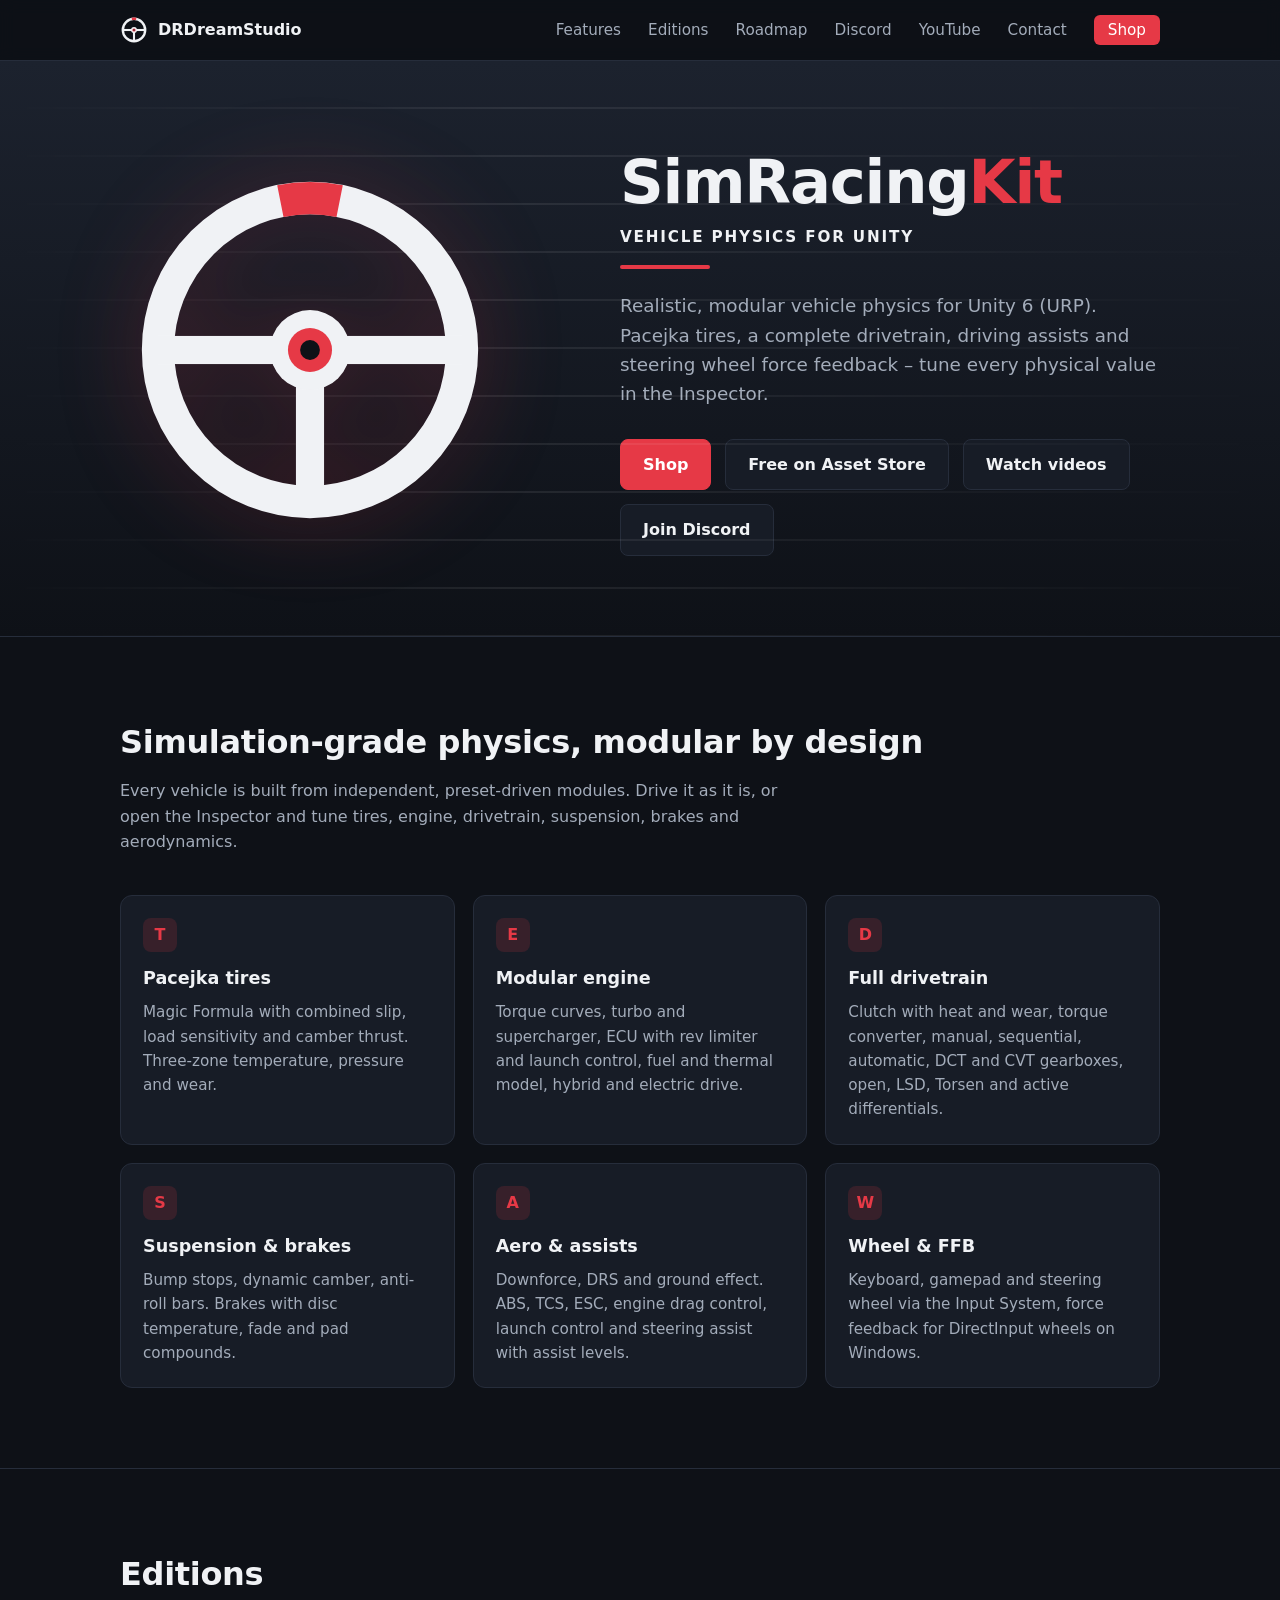
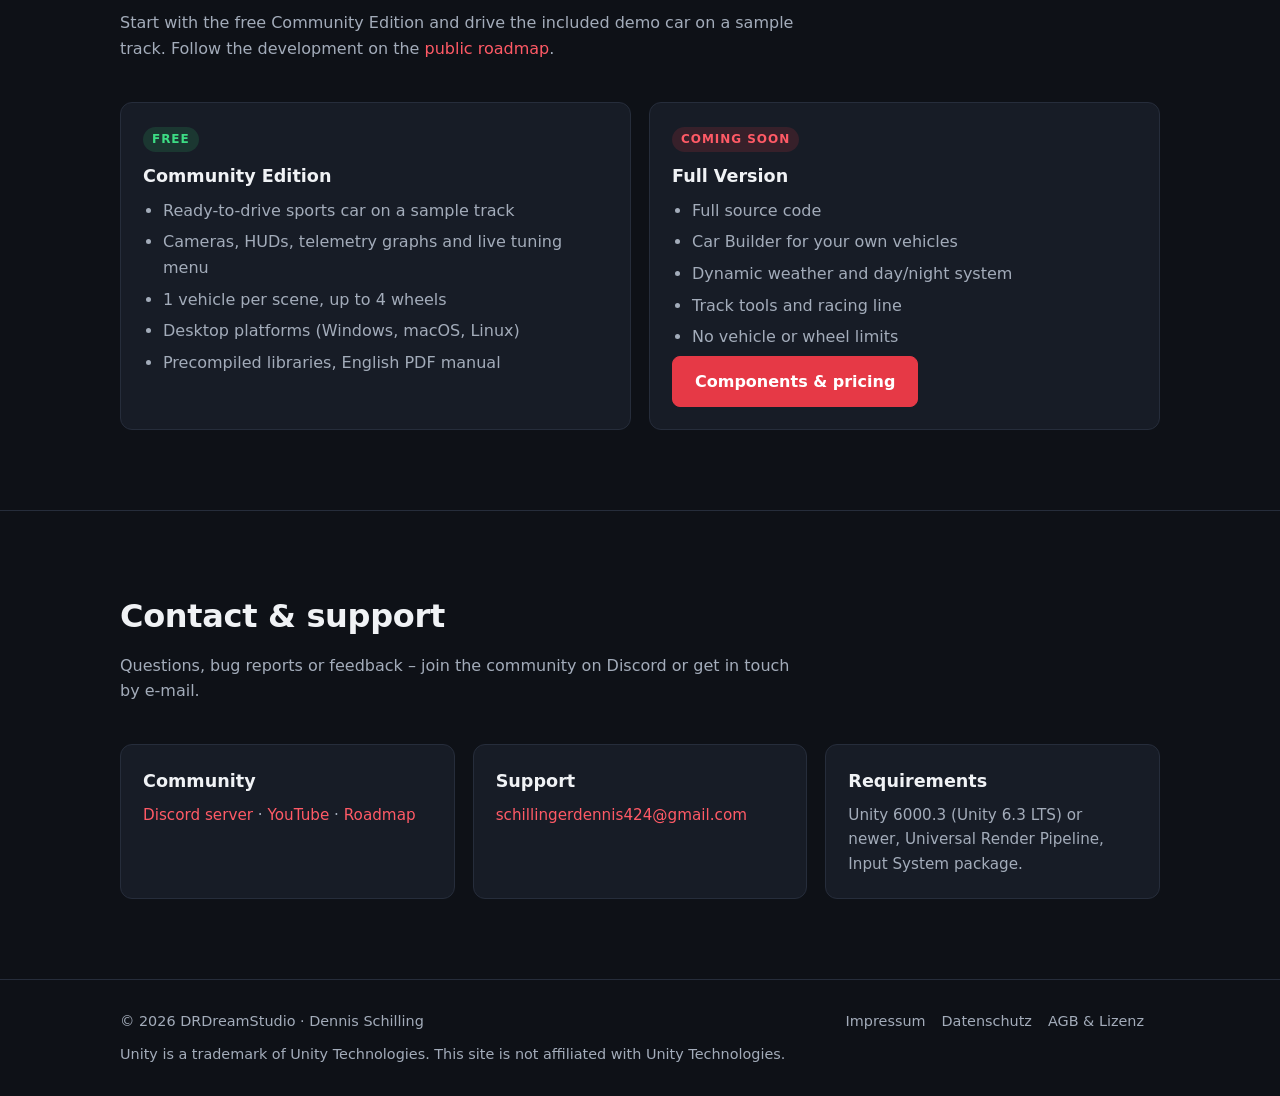
==== commit 5fc333b4: "Add files via upload" ====
--- a/index.html
+++ b/index.html
@@ -34,6 +34,7 @@
       <a href="index.html#editions">Editions</a>
       <a href="https://trello.com/b/XNqcwENH/simracingkit-roadmap" rel="noopener noreferrer" target="_blank">Roadmap</a>
       <a href="https://discord.gg/hZpCrPHmDp" rel="noopener noreferrer" target="_blank">Discord</a>
+      <a href="https://www.youtube.com/@DennisSchilling1980" rel="noopener noreferrer" target="_blank">YouTube</a>
       <a href="index.html#contact">Contact</a>
       <a class="shop-link" href="shop.html">Shop</a>
     </nav>
@@ -53,8 +54,7 @@
         <!-- Link eintragen, sobald das Paket im Asset Store live ist -->
         <a class="btn primary" href="shop.html">Shop</a>
         <a class="btn" href="https://assetstore.unity.com/publishers/" id="storeLink" rel="noopener noreferrer" target="_blank">Free on Asset Store</a>
-        <!-- YouTube-Kanal-URL eintragen -->
-        <a class="btn" href="https://www.youtube.com/" id="videoLink" rel="noopener noreferrer" target="_blank">Watch videos</a>
+        <a class="btn" href="https://www.youtube.com/@DennisSchilling1980" id="videoLink" rel="noopener noreferrer" target="_blank">Watch videos</a>
         <a class="btn" href="https://discord.gg/hZpCrPHmDp" rel="noopener noreferrer" target="_blank">Join Discord</a>
       </div>
     </div>
@@ -115,7 +115,7 @@
     <div class="contact">
       <div class="card">
         <h3>Community</h3>
-        <p><a href="https://discord.gg/hZpCrPHmDp" rel="noopener noreferrer" target="_blank">Discord server</a> · <a href="https://trello.com/b/XNqcwENH/simracingkit-roadmap" rel="noopener noreferrer" target="_blank">Roadmap</a></p>
+        <p><a href="https://discord.gg/hZpCrPHmDp" rel="noopener noreferrer" target="_blank">Discord server</a> · <a href="https://www.youtube.com/@DennisSchilling1980" rel="noopener noreferrer" target="_blank">YouTube</a> · <a href="https://trello.com/b/XNqcwENH/simracingkit-roadmap" rel="noopener noreferrer" target="_blank">Roadmap</a></p>
       </div>
       <div class="card">
         <h3>Support</h3>
